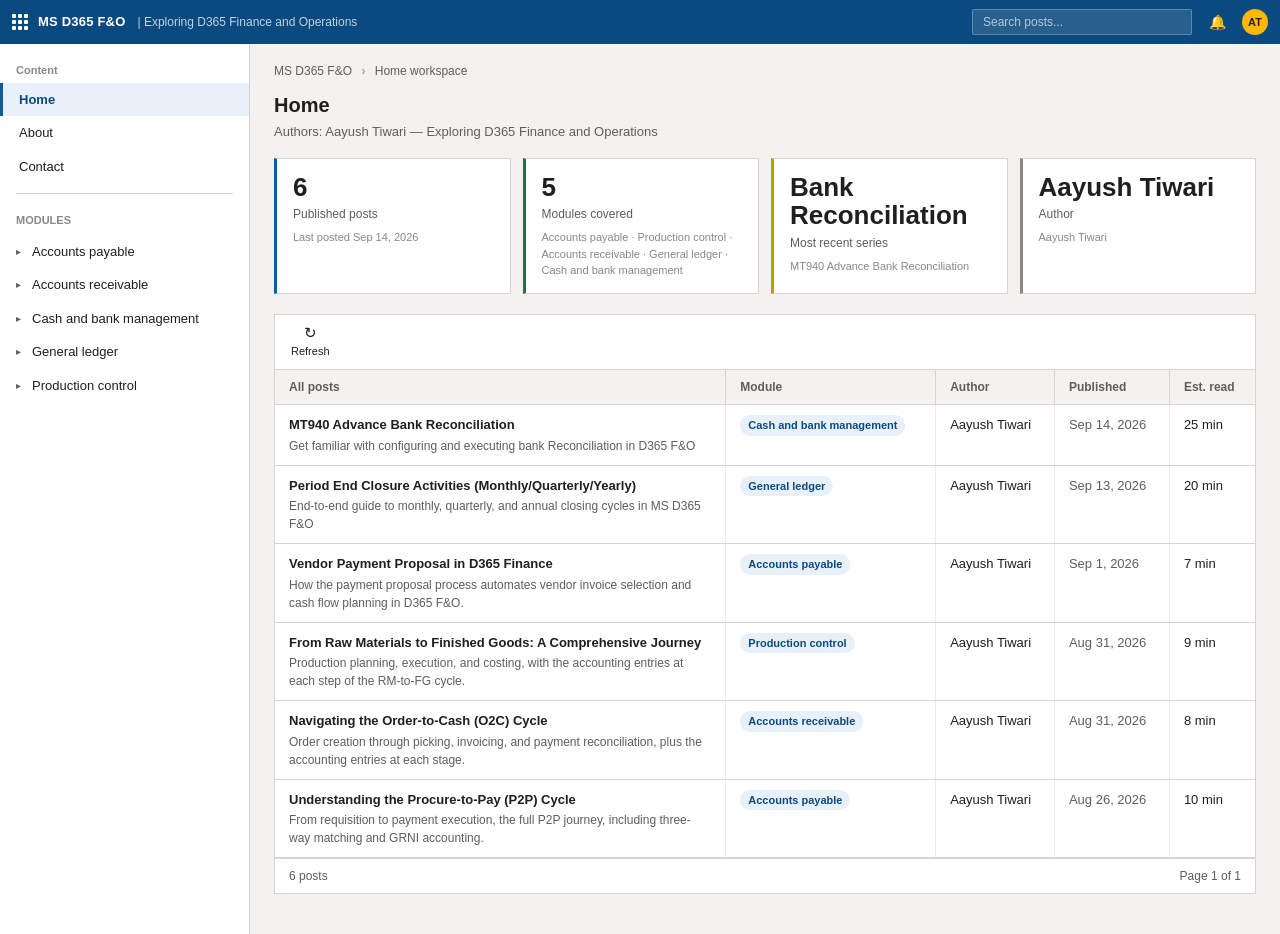
==== index.html @ 2015050d "Author" ====
<!DOCTYPE html>
<html lang="en">
<head>
<meta charset="UTF-8">
<meta name="viewport" content="width=device-width, initial-scale=1.0">
<title>MS D365 F&O — Aayush Tiwari</title>
<link rel="stylesheet" href="style.css">
</head>

<body>

  <div class="app-bar">
    <a class="site-title-link" href="index.html">
      <div class="grid-icon">
        <span></span><span></span><span></span>
        <span></span><span></span><span></span>
        <span></span><span></span><span></span>
      </div>
      <span class="site-title">MS D365 F&O</span>
      <span class="site-sub">| Exploring D365 Finance and Operations</span>
    </a>

    <div class="spacer"></div>

    <input
      class="searchbox"
      id="searchBox"
      type="text"
      placeholder="Search posts..."
    >

    <div class="icon-btn" title="Notifications">🔔</div>
    <div class="avatar">AT</div>
  </div>


  <div class="shell">

    <div class="nav-pane">
      <div class="nav-pane-inner">

        <div class="nav-section-label">Content</div>

        <div class="nav-item active" id="homeNavItem">
          Home
        </div>

        <a class="nav-item" href="about.html">
          About
        </a>

        <a class="nav-item" href="contact.html">
          Contact
        </a>

        <div class="nav-divider"></div>

        <div class="nav-section-label">MODULES</div>

        <div class="module-tree" id="moduleTree">
          <!--
            Dynamically populated from SITE_DATA.posts.
            Only modules and submodules containing posts are displayed.
          -->
        </div>

      </div>
    </div>


    <div class="main">

      <div class="breadcrumb">
        <a href="index.html">MS D365 F&O</a>
        <span class="sep">›</span>
        Home workspace
      </div>

      <h1 class="page-title">
        Home
      </h1>

      <p class="page-subtitle">
        Authors: Aayush Tiwari — Exploring D365 Finance and Operations
      </p>


      <!-- =====================================================
           DYNAMIC DASHBOARD
           ===================================================== -->

      <div class="tile-row">

        <!-- Published Posts -->
        <div class="tile">

          <div
            class="tile-value"
            id="publishedPostsCount">
            0
          </div>

          <div class="tile-label">
            Published posts
          </div>

          <div
            class="tile-meta"
            id="lastPostedDate">
            No posts yet
          </div>

        </div>


        <!-- Modules Covered -->
        <div class="tile tile-alt">

          <div
            class="tile-value"
            id="modulesCoveredCount">
            0
          </div>

          <div class="tile-label">
            Modules covered
          </div>

          <div
            class="tile-meta"
            id="modulesCoveredList">
            No modules yet
          </div>

        </div>


        <!-- Most Recent Series -->
        <div class="tile tile-amber">

          <div
            class="tile-value"
            id="recentSeriesName">
            —
          </div>

          <div class="tile-label">
            Most recent series
          </div>

          <div
            class="tile-meta"
            id="recentSeriesPost">
            No posts yet
          </div>

        </div>


        <!-- Author -->
        <div class="tile tile-neutral">

          <div class="tile-value" id="authorName">
            1
          </div>

          <div class="tile-label">
            Author
          </div>

          <div class="tile-meta" id="authorMeta">
            Aayush Tiwari
          </div>

        </div>

      </div>


      <!-- =====================================================
           COMMAND BAR
           ===================================================== -->

      <div class="command-bar">

        <div
          class="cmd-btn"
          id="refreshButton">

          <span class="cmd-icon">↻</span>
          <span class="cmd-label">Refresh</span>

        </div>

      </div>


      <!-- =====================================================
           POST GRID
           ===================================================== -->

      <div
        class="grid-panel"
        id="gridPanel">

        <table
          class="data-grid"
          id="postGrid">

          <thead>

            <tr>

              <th
                style="width:46%"
                id="gridTitle">
                All posts
              </th>

              <th>
                Module
              </th>

              <th>
                Author
              </th>

              <th>
                Published
              </th>

              <th>
                Est. read
              </th>

            </tr>

          </thead>

          <tbody id="postGridBody">
            <!-- Dynamically populated -->
          </tbody>

        </table>


        <div class="grid-footer">

          <span id="gridCount">
            0 posts
          </span>

          <span id="pageInfo">
            Page 1 of 1
          </span>

        </div>

      </div>

    </div>

  </div>



<script>

/* ============================================================
   CENTRAL POST DATA
   ============================================================

   THIS IS THE ONLY PLACE YOU NEED TO UPDATE WHEN
   ADDING A NEW POST.

   Add a new object inside SITE_DATA.posts.

   Example:

   {
     title: 'My New Article',
     url: 'posts/my-new-article.html',
     module: 'Fixed assets',
     submodule: 'Major Functionalities',
     series: 'Fixed Assets',
     excerpt: 'Article description...',
     date: 'Sep 20, 2026',
     dateSort: '2026-09-20',
     readTime: '8 min',
     author: 'Aayush Tiwari'
   }

   Everything else on the Home page is calculated automatically.
   ============================================================ */


var SITE_DATA = {

  modules: [
    "Accounts payable",
    "Accounts receivable",
    "Budgeting",
    "Cash and bank management",
    "Consolidations",
    "Cost accounting",
    "Expense management",
    "Fixed assets",
    "General ledger",
    "Inventory management",
    "Production control",
    "Tax"
  ],


  submodules: [
    "Maintaining Master Data",
    "How to Blogs",
    "Module related accounting",
    "Inquiries and reports",
    "Configurations and setups",
    "Major Functionalities"
  ],


  posts: [

    {
      title: "Vendor Payment Proposal in D365 Finance",
      url: "posts/vendor-payment-proposal.html",
      module: "Accounts payable",
      submodule: "Major Functionalities",
      series: "P2P",
      excerpt: "How the payment proposal process automates vendor invoice selection and cash flow planning in D365 F&O.",
      date: "Sep 1, 2026",
      dateSort: "2026-09-01",
      readTime: "7 min",
      author: "Aayush Tiwari"
    },


    {
      title: "From Raw Materials to Finished Goods: A Comprehensive Journey",
      url: "posts/rm-to-fg.html",
      module: "Production control",
      submodule: "Module related accounting",
      series: "Production",
      excerpt: "Production planning, execution, and costing, with the accounting entries at each step of the RM-to-FG cycle.",
      date: "Aug 31, 2026",
      dateSort: "2026-08-31",
      readTime: "9 min",
      author: "Aayush Tiwari"
    },


    {
      title: "Navigating the Order-to-Cash (O2C) Cycle",
      url: "posts/order-to-cash.html",
      module: "Accounts receivable",
      submodule: "Module related accounting",
      series: "O2C",
      excerpt: "Order creation through picking, invoicing, and payment reconciliation, plus the accounting entries at each stage.",
      date: "Aug 31, 2026",
      dateSort: "2026-08-31",
      readTime: "8 min",
      author: "Aayush Tiwari"
    },


    {
      title: "Understanding the Procure-to-Pay (P2P) Cycle",
      url: "posts/procure-to-pay.html",
      module: "Accounts payable",
      submodule: "Module related accounting",
      series: "P2P",
      excerpt: "From requisition to payment execution, the full P2P journey, including three-way matching and GRNI accounting.",
      date: "Aug 26, 2026",
      dateSort: "2026-08-26",
      readTime: "10 min",
      author: "Aayush Tiwari"
    },


    {
      title: "Period End Closure Activities (Monthly/Quarterly/Yearly)",
      url: "posts/period-end-closure-activities-monthly-quarterly-yearly.html",
      module: "General ledger",
      submodule: "Major Functionalities",
      series: "Period End Activities",
      excerpt: "End-to-end guide to monthly, quarterly, and annual closing cycles in MS D365 F&O",
      date: "Sep 13, 2026",
      dateSort: "2026-09-13",
      readTime: "20 min",
      author: "Aayush Tiwari"
    },


    {
      title: 'MT940 Advance Bank Reconciliation',
      url: 'posts/mt940-advance-bank-reconciliation.html',
      module: 'Cash and bank management',
      submodule: 'Major Functionalities',
      series: 'Bank Reconciliation',
      excerpt: 'Get familiar with configuring and executing bank Reconciliation in D365 F&O',
      date: 'Sep 14, 2026',
      dateSort: '2026-09-14',
      readTime: '25 min',
      author: 'Aayush Tiwari'
    }


  ]

};



try {

  var treeEl =
    document.getElementById("moduleTree");

  var tbody =
    document.getElementById("postGridBody");

  var countEl =
    document.getElementById("gridCount");

  var titleEl =
    document.getElementById("gridTitle");

  var gridPanel =
    document.getElementById("gridPanel");

  var homeLink =
    document.getElementById("homeNavItem");

  var searchBox =
    document.getElementById("searchBox");

  var pageInfo =
    document.getElementById("pageInfo");



  function getSortedPosts() {

    return SITE_DATA.posts
      .slice()
      .sort(function(a, b) {

        return new Date(b.dateSort) -
               new Date(a.dateSort);

      });

  }



  function getUniqueModules() {

    var moduleMap = {};

    for (
      var i = 0;
      i < SITE_DATA.posts.length;
      i++
    ) {

      var post =
        SITE_DATA.posts[i];

      if (post.module) {

        moduleMap[post.module] = true;

      }

    }

    return Object.keys(moduleMap);

  }



  function getUniqueAuthors() {

    var authorMap = {};

    for (
      var i = 0;
      i < SITE_DATA.posts.length;
      i++
    ) {

      var post =
        SITE_DATA.posts[i];

      if (post.author) {

        authorMap[post.author] = true;

      }

    }

    return Object.keys(authorMap);

  }



  function escapeHTML(value) {

    if (value === null ||
        value === undefined) {

      return "";

    }

    return String(value)
      .replace(/&/g, "&amp;")
      .replace(/</g, "&lt;")
      .replace(/>/g, "&gt;")
      .replace(/"/g, "&quot;")
      .replace(/'/g, "&#039;");

  }



  function updateHomeDashboard() {

    var posts =
      SITE_DATA.posts || [];


    if (posts.length === 0) {

      document.getElementById(
        "publishedPostsCount"
      ).textContent = "0";


      document.getElementById(
        "modulesCoveredCount"
      ).textContent = "0";


      document.getElementById(
        "modulesCoveredList"
      ).textContent = "No modules yet";


      document.getElementById(
        "recentSeriesName"
      ).textContent = "—";


      document.getElementById(
        "recentSeriesPost"
      ).textContent = "No posts yet";


      document.getElementById(
        "lastPostedDate"
      ).textContent = "No posts yet";


      document.getElementById(
        "authorName"
      ).textContent = "—";


      document.getElementById(
        "authorMeta"
      ).textContent = "No posts yet";


      return;

    }



    var sortedPosts =
      getSortedPosts();


    var latestPost =
      sortedPosts[0];



    document.getElementById(
      "publishedPostsCount"
    ).textContent =
      posts.length;



    document.getElementById(
      "lastPostedDate"
    ).textContent =
      "Last posted " +
      latestPost.date;



    var modules =
      getUniqueModules();


    document.getElementById(
      "modulesCoveredCount"
    ).textContent =
      modules.length;



    document.getElementById(
      "modulesCoveredList"
    ).textContent =
      modules.join(" · ");



    document.getElementById(
      "recentSeriesName"
    ).textContent =
      latestPost.series ||
      "Unassigned";



    document.getElementById(
      "recentSeriesPost"
    ).textContent =
      latestPost.title;



    var authors =
      getUniqueAuthors();


    document.getElementById(
      "authorName"
    ).textContent =
      authors.length > 1
        ? authors.length
        : (latestPost.author || "—");


    document.getElementById(
      "authorMeta"
    ).textContent =
      authors.length > 1
        ? authors.join(" · ")
        : (latestPost.author || "No posts yet");

  }



  function buildModuleTree() {

    if (!treeEl) return;


    var grouped = {};


    for (
      var i = 0;
      i < SITE_DATA.posts.length;
      i++
    ) {

      var post =
        SITE_DATA.posts[i];


      if (!post.module) continue;


      if (!grouped[post.module]) {

        grouped[post.module] = {};

      }


      if (!grouped[post.module][post.submodule]) {

        grouped[post.module][post.submodule] = [];

      }


      grouped[post.module][post.submodule]
        .push(post);

    }



    var modules =
      Object.keys(grouped);



    modules.sort();



    var treeHTML = "";



    for (
      var m = 0;
      m < modules.length;
      m++
    ) {

      var moduleName =
        modules[m];


      treeHTML +=

        '<div class="module-row" ' +
        'data-module="' +
        escapeHTML(moduleName) +
        '">' +

          '<span class="tree-chevron">' +
            '&#9656;' +
          '</span>' +

          '<span class="module-name">' +
            escapeHTML(moduleName) +
          '</span>' +

        '</div>';



      treeHTML +=

        '<div class="submodule-list" ' +
        'data-module-list="' +
        escapeHTML(moduleName) +
        '">';



      var submodules =
        Object.keys(
          grouped[moduleName]
        );


      submodules.sort();



      for (
        var s = 0;
        s < submodules.length;
        s++
      ) {

        var subName =
          submodules[s];


        var cnt =
          grouped[moduleName][subName].length;



        treeHTML +=

          '<div class="submodule-item" ' +

          'data-module="' +
          escapeHTML(moduleName) +
          '" ' +

          'data-submodule="' +
          escapeHTML(subName) +
          '">' +

          escapeHTML(subName) +

          ' <span style="opacity:.6">' +

          '(' +
          cnt +
          ')' +

          '</span>' +

          '</div>';

      }



      treeHTML +=
        '</div>';

    }



    treeEl.innerHTML =
      treeHTML;



    attachModuleEvents();

  }



  function attachModuleEvents() {

    if (!treeEl) return;


    var moduleRows =
      treeEl.querySelectorAll(
        ".module-row"
      );


    for (
      var mr = 0;
      mr < moduleRows.length;
      mr++
    ) {

      moduleRows[mr]
        .addEventListener(
          "click",
          function() {

            this.classList.toggle(
              "expanded"
            );


            var moduleName =
              this.getAttribute(
                "data-module"
              );


            var lists =
              treeEl.querySelectorAll(
                ".submodule-list"
              );


            for (
              var i = 0;
              i < lists.length;
              i++
            ) {

              if (
                lists[i].getAttribute(
                  "data-module-list"
                ) === moduleName
              ) {

                lists[i].classList.toggle(
                  "expanded"
                );

              }

            }

          }
        );

    }



    var subItems =
      treeEl.querySelectorAll(
        ".submodule-item"
      );


    for (
      var si = 0;
      si < subItems.length;
      si++
    ) {

      subItems[si]
        .addEventListener(
          "click",
          function(e) {

            e.stopPropagation();


            var module =
              this.getAttribute(
                "data-module"
              );


            var submodule =
              this.getAttribute(
                "data-submodule"
              );


            renderGrid(
              module,
              submodule
            );


            var all =
              treeEl.querySelectorAll(
                ".submodule-item"
              );


            for (
              var x = 0;
              x < all.length;
              x++
            ) {

              all[x]
                .classList.remove(
                  "active"
                );

            }


            this.classList.add(
              "active"
            );


            if (homeLink) {

              homeLink.classList.remove(
                "active"
              );

            }

          }
        );

    }

  }



  function renderGrid(
    moduleFilter,
    submoduleFilter
  ) {

    if (!tbody) return;


    var posts =
      getSortedPosts();



    if (moduleFilter) {

      posts =
        posts.filter(
          function(p) {

            return p.module ===
              moduleFilter;

          }
        );

    }



    if (submoduleFilter) {

      posts =
        posts.filter(
          function(p) {

            return p.submodule ===
              submoduleFilter;

          }
        );

    }



    if (titleEl) {

      titleEl.textContent =
        moduleFilter

          ? (
              moduleFilter +

              (
                submoduleFilter

                  ? " — " +
                    submoduleFilter

                  : ""
              )
            )

          : "All posts";

    }



    if (posts.length === 0) {

      tbody.innerHTML = "";


      if (gridPanel) {

        gridPanel.innerHTML =

          '<div class="empty-state">' +

            '<div class="empty-title">' +
              'No posts yet' +
            '</div>' +

            'There is nothing published ' +
            'in this section yet, check back soon.' +

          '</div>';

      }


      if (countEl) {

        countEl.textContent =
          "0 posts";

      }


      if (pageInfo) {

        pageInfo.textContent =
          "Page 1 of 1";

      }


      return;

    }



    if (
      !document.getElementById(
        "postGrid"
      )
    ) {

      gridPanel.innerHTML =

        '<table class="data-grid" id="postGrid">' +

          '<thead>' +

            '<tr>' +

              '<th style="width:46%" id="gridTitle">' +
                'All posts' +
              '</th>' +

              '<th>Module</th>' +

              '<th>Author</th>' +

              '<th>Published</th>' +

              '<th>Est. read</th>' +

            '</tr>' +

          '</thead>' +

          '<tbody id="postGridBody"></tbody>' +

        '</table>' +

        '<div class="grid-footer">' +

          '<span id="gridCount"></span>' +

          '<span id="pageInfo"></span>' +

        '</div>';


      tbody =
        document.getElementById(
          "postGridBody"
        );


      countEl =
        document.getElementById(
          "gridCount"
        );


      titleEl =
        document.getElementById(
          "gridTitle"
        );


      pageInfo =
        document.getElementById(
          "pageInfo"
        );

    }



    var rowsHTML = "";


    for (
      var r = 0;
      r < posts.length;
      r++
    ) {

      var p =
        posts[r];


      rowsHTML +=

        '<tr onclick="window.location=\'' +
        p.url +
        '\'">' +

          '<td class="post-title-cell">' +

            '<a href="' +
              p.url +
            '">' +

              escapeHTML(p.title) +

            '</a>' +

            '<span class="post-excerpt">' +

              escapeHTML(
                p.excerpt || ""
              ) +

            '</span>' +

          '</td>' +


          '<td>' +

            '<span class="badge">' +

              escapeHTML(
                p.module
              ) +

            '</span>' +

          '</td>' +


          '<td>' +

            escapeHTML(
              p.author || "Aayush Tiwari"
            ) +

          '</td>' +


          '<td class="col-date">' +

            escapeHTML(
              p.date
            ) +

          '</td>' +


          '<td>' +

            escapeHTML(
              p.readTime
            ) +

          '</td>' +

        '</tr>';

    }



    tbody.innerHTML =
      rowsHTML;



    if (countEl) {

      countEl.textContent =

        posts.length +

        " post" +

        (
          posts.length === 1
            ? ""
            : "s"
        );

    }



    if (pageInfo) {

      pageInfo.textContent =
        "Page 1 of 1";

    }

  }



  if (homeLink) {

    homeLink.addEventListener(
      "click",
      function() {

        renderGrid(
          null,
          null
        );


        if (treeEl) {

          var all =
            treeEl.querySelectorAll(
              ".submodule-item"
            );


          for (
            var x = 0;
            x < all.length;
            x++
          ) {

            all[x]
              .classList.remove(
                "active"
              );

          }

        }


        homeLink.classList.add(
          "active"
        );

      }
    );

  }



  if (searchBox) {

    searchBox.addEventListener(
      "input",
      function() {

        var q =
          this.value
            .toLowerCase()
            .trim();


        var rows =
          document.querySelectorAll(
            "#postGridBody tr"
          );


        for (
          var rr = 0;
          rr < rows.length;
          rr++
        ) {

          var text =
            rows[rr]
              .textContent
              .toLowerCase();


          rows[rr].style.display =

            (
              q.length > 0 &&
              text.indexOf(q) === -1
            )

              ? "none"
              : "";

        }

      }
    );

  }



  var refreshButton =
    document.getElementById(
      "refreshButton"
    );


  if (refreshButton) {

    refreshButton.addEventListener(
      "click",
      function() {

        updateHomeDashboard();

        buildModuleTree();

        renderGrid(
          null,
          null
        );


        if (searchBox) {

          searchBox.value = "";

        }

      }
    );

  }



  updateHomeDashboard();

  buildModuleTree();

  renderGrid(
    null,
    null
  );


}


catch (err) {

  var panel =
    document.getElementById(
      "gridPanel"
    );


  if (panel) {

    panel.innerHTML =

      '<div class="empty-state">' +

        '<div class="empty-title">' +

          'Something went wrong loading posts' +

        '</div>' +

        escapeHTML(
          err.message
        ) +

      '</div>';

  }

}



document.addEventListener(
  "click",
  function(e) {

    var header =
      e.target.closest &&
      e.target.closest(
        ".fasttab-header"
      );


    if (header) {

      header.classList.toggle(
        "collapsed"
      );


      var body =
        header.nextElementSibling;


      if (body) {

        body.classList.toggle(
          "hidden"
        );

      }

    }

  }
);

</script>

</body>
</html>
---- style.css ----
:root{
  --accent:#0d5c9e;
  --accent-dark:#0a4a80;
  --accent-tint:#e8f1fa;
  --bg-workspace:#f3f2f1;
  --bg-panel:#ffffff;
  --border:#d6d3d1;
  --border-strong:#b8b5b3;
  --text:#201f1e;
  --text-secondary:#605e5c;
  --text-tertiary:#8a8886;
  --green:#107c41;
  --amber:#c19c00;
  --red:#a4262c;
  --font: 'Segoe UI', -apple-system, BlinkMacSystemFont, 'Helvetica Neue', Arial, sans-serif;
}
*{box-sizing:border-box;}
html,body{margin:0;padding:0;}
body{font-family:var(--font);background:var(--bg-workspace);color:var(--text);font-size:13px;line-height:1.5;}
a{color:var(--accent);text-decoration:none;}
a:hover{text-decoration:underline;}

.app-bar{background:var(--accent-dark);color:#fff;display:flex;align-items:center;height:44px;padding:0 12px;gap:10px;font-size:13px;}
.app-bar .grid-icon{width:16px;height:16px;display:grid;grid-template-columns:1fr 1fr 1fr;grid-template-rows:1fr 1fr 1fr;gap:2px;cursor:pointer;}
.app-bar .grid-icon span{background:#fff;border-radius:1px;}
.app-bar a.site-title-link{color:#fff;text-decoration:none;display:flex;align-items:center;gap:10px;}
.app-bar .site-title{font-weight:600;letter-spacing:.2px;}
.app-bar .site-sub{opacity:.75;font-size:12px;margin-left:2px;}
.app-bar .spacer{flex:1;}
.app-bar .searchbox{background:rgba(255,255,255,.12);border:1px solid rgba(255,255,255,.25);border-radius:2px;padding:5px 10px;color:#fff;font-size:12px;width:220px;}
.app-bar .searchbox::placeholder{color:rgba(255,255,255,.65);}
.app-bar .icon-btn{width:30px;height:30px;display:flex;align-items:center;justify-content:center;border-radius:2px;cursor:pointer;font-size:14px;}
.app-bar .icon-btn:hover{background:rgba(255,255,255,.12);}
.avatar{width:26px;height:26px;border-radius:50%;background:#ffb900;color:#201f1e;display:flex;align-items:center;justify-content:center;font-weight:600;font-size:11px;flex-shrink:0;}

.shell{display:flex;min-height:calc(100vh - 44px);align-items:stretch;}

.nav-pane{width:250px;flex-shrink:0;background:var(--bg-panel);border-right:1px solid var(--border);padding:10px 0;position:relative;}
.nav-pane-inner{position:sticky;top:44px;max-height:calc(100vh - 44px);overflow-y:auto;}
.nav-section-label{font-size:11px;color:var(--text-tertiary);padding:8px 16px 4px;font-weight:600;}
.nav-item{display:flex;align-items:center;gap:10px;padding:7px 16px;color:var(--text);cursor:pointer;border-left:3px solid transparent;font-size:13px;}
.nav-item:hover{background:var(--bg-workspace);text-decoration:none;}
.nav-item.active{background:var(--accent-tint);border-left:3px solid var(--accent);color:var(--accent-dark);font-weight:600;}
.nav-item .dot{width:6px;height:6px;border-radius:50%;background:var(--text-tertiary);flex-shrink:0;}
.nav-item.active .dot{background:var(--accent);}
.nav-divider{height:1px;background:var(--border);margin:10px 16px;}

/* Word-style table of contents / navigation pane on post pages */
.post-toc{padding:2px 0;}

.toc-h1-row{display:flex;align-items:stretch;}
.toc-h1-row .toc-chevron{
  display:flex;align-items:center;justify-content:center;
  width:26px;flex-shrink:0;
  cursor:pointer;
  color:var(--text-secondary);
  font-size:10px;
  transition:transform .12s;
}
.toc-h1-row .toc-chevron:hover{color:var(--text);}
.toc-h1-row.collapsed .toc-chevron{transform:rotate(-90deg);}
.toc-h1-row .toc-item.toc-level-1{flex:1;padding-left:0;}

.toc-children{display:block;}
.toc-children.collapsed{display:none;}

.toc-item{
  display:block;
  padding:6px 16px;
  font-size:12.5px;
  color:var(--text-secondary);
  text-decoration:none;
  border-left:3px solid transparent;
  line-height:1.4;
}
.toc-item:hover{background:var(--bg-workspace);color:var(--text);text-decoration:none;}
.toc-item.active{
  background:var(--accent-tint);
  border-left:3px solid var(--accent);
  color:var(--accent-dark);
  font-weight:600;
}
.toc-item.toc-level-1{font-weight:600;color:var(--text);}
.toc-item.toc-level-1.active{color:var(--accent-dark);}
.toc-item.toc-level-2{padding-left:30px;font-weight:400;}
.toc-item.toc-level-3{padding-left:44px;font-size:12px;color:var(--text-tertiary);}

/* Module tree (expand/collapse) */
.module-tree{padding:2px 0;}
.module-row{
  display:flex;align-items:center;gap:6px;
  padding:7px 16px;
  cursor:pointer;
  font-size:13px;
  color:var(--text);
  user-select:none;
}
.module-row:hover{background:var(--bg-workspace);}
.module-row .tree-chevron{
  font-size:10px;color:var(--text-secondary);
  width:10px;flex-shrink:0;
  transition:transform .12s;
  display:inline-block;
}
.module-row.expanded .tree-chevron{transform:rotate(90deg);}
.module-row .module-name{flex:1;}
.submodule-list{display:none;}
.submodule-list.expanded{display:block;}
.submodule-item{
  display:block;
  padding:6px 16px 6px 38px;
  font-size:12.5px;
  color:var(--text-secondary);
  cursor:pointer;
  border-left:3px solid transparent;
}
.submodule-item:hover{background:var(--bg-workspace);color:var(--text);text-decoration:none;}
.submodule-item.active{
  background:var(--accent-tint);
  border-left:3px solid var(--accent);
  color:var(--accent-dark);
  font-weight:600;
}
.empty-state{
  padding:28px 20px;
  text-align:center;
  color:var(--text-secondary);
  font-size:13px;
}
.empty-state .empty-title{font-weight:600;color:var(--text);margin-bottom:4px;}

.main{flex:1;min-width:0;padding:18px 24px 40px;}
.main.narrow{max-width:900px;}

.breadcrumb{font-size:12px;color:var(--text-secondary);margin-bottom:10px;}
.breadcrumb a{color:var(--text-secondary);}
.breadcrumb .sep{margin:0 6px;color:var(--text-tertiary);}

.page-title{font-size:20px;font-weight:600;margin:0 0 2px;color:var(--text);}
.page-subtitle{font-size:13px;color:var(--text-secondary);margin:0 0 16px;}

.command-bar{display:flex;align-items:stretch;background:var(--bg-panel);border:1px solid var(--border);border-bottom:none;padding:4px;gap:2px;flex-wrap:wrap;}
.cmd-btn{display:flex;flex-direction:column;align-items:center;justify-content:center;gap:3px;padding:6px 12px;cursor:pointer;border-radius:2px;color:var(--text);min-width:56px;}
.cmd-btn:hover{background:var(--bg-workspace);}
.cmd-btn .cmd-icon{font-size:15px;line-height:1;}
.cmd-btn .cmd-label{font-size:11px;white-space:nowrap;}
.cmd-sep{width:1px;background:var(--border);margin:4px 4px;}
.cmd-bar-right{margin-left:auto;display:flex;align-items:center;gap:8px;padding-right:6px;flex-wrap:wrap;}
.filter-chip{display:flex;align-items:center;gap:6px;font-size:12px;background:var(--bg-workspace);border:1px solid var(--border);border-radius:2px;padding:5px 10px;cursor:pointer;color:var(--text-secondary);position:relative;}
.filter-chip select{border:none;background:transparent;font-size:12px;color:var(--text-secondary);cursor:pointer;appearance:none;padding-right:14px;}

.tile-row{display:grid;grid-template-columns:repeat(4,1fr);gap:12px;margin:16px 0 20px;}
.tile{background:var(--bg-panel);border:1px solid var(--border);border-left:3px solid var(--accent);padding:14px 16px;}
.tile.tile-alt{border-left-color:var(--green);}
.tile.tile-amber{border-left-color:var(--amber);}
.tile.tile-neutral{border-left-color:var(--text-tertiary);}
.tile-value{font-size:26px;font-weight:600;color:var(--text);line-height:1.1;}
.tile-label{font-size:12px;color:var(--text-secondary);margin-top:4px;}
.tile-meta{font-size:11px;color:var(--text-tertiary);margin-top:6px;}

.grid-panel{background:var(--bg-panel);border:1px solid var(--border);overflow-x:auto;}
table.data-grid{width:100%;border-collapse:collapse;font-size:13px;}
.data-grid thead th{text-align:left;font-weight:600;font-size:12px;color:var(--text-secondary);background:var(--bg-workspace);padding:8px 14px;border-bottom:1px solid var(--border);border-right:1px solid var(--border);white-space:nowrap;}
.data-grid thead th:last-child{border-right:none;}
.data-grid tbody td{padding:10px 14px;border-bottom:1px solid var(--border);border-right:1px solid #ececea;vertical-align:top;}
.data-grid tbody td:last-child{border-right:none;}
.data-grid tbody tr:hover{background:var(--accent-tint);cursor:pointer;}
.post-title-cell a{font-weight:600;color:var(--text);}
.data-grid tbody tr:hover .post-title-cell a{color:var(--accent-dark);}
.post-excerpt{display:block;font-size:12px;color:var(--text-secondary);font-weight:400;margin-top:2px;max-width:480px;}
.badge{display:inline-block;font-size:11px;padding:2px 8px;border-radius:10px;background:var(--accent-tint);color:var(--accent-dark);font-weight:600;white-space:nowrap;}
.status-dot{display:inline-flex;align-items:center;gap:6px;font-size:12px;color:var(--green);}
.status-dot::before{content:"";width:7px;height:7px;border-radius:50%;background:var(--green);}
.col-date{color:var(--text-secondary);white-space:nowrap;}

.grid-footer{display:flex;align-items:center;justify-content:space-between;padding:8px 14px;font-size:12px;color:var(--text-secondary);border-top:1px solid var(--border);}

.fasttabs{background:var(--bg-panel);border:1px solid var(--border);margin-top:16px;}
.fasttabs.attached{border-top:none;margin-top:0;}
.fasttab{border-bottom:1px solid var(--border);}
.fasttab:last-child{border-bottom:none;}
.fasttab-header{display:flex;align-items:center;gap:8px;padding:10px 14px;cursor:pointer;background:var(--bg-workspace);font-weight:600;font-size:13px;user-select:none;}
.fasttab-header .chevron{font-size:10px;color:var(--text-secondary);transition:transform .15s;display:inline-block;}
.fasttab-header.collapsed .chevron{transform:rotate(-90deg);}
.fasttab-body{padding:14px 16px 18px;font-size:13.5px;color:var(--text);line-height:1.7;}
.fasttab-body.hidden{display:none;}
.fasttab-body p{margin:0 0 12px;}
.fasttab-body h2{font-size:15px;font-weight:600;margin:18px 0 8px;color:var(--text);}
.fasttab-body h2:first-child{margin-top:0;}
.fasttab-body h3{font-size:13.5px;font-weight:600;margin:14px 0 6px;color:var(--text-secondary);}
.fasttab-body h3:first-child{margin-top:0;}
.fasttab-body ul{margin:0 0 12px;padding-left:20px;}
.fasttab-body li{margin-bottom:4px;}
.fasttab-body img{max-width:100%;height:auto;display:block;margin:12px 0;border:1px solid var(--border);}

.post-header{background:var(--bg-panel);border:1px solid var(--border);border-top:none;padding:20px 22px 16px;}
.post-title{font-size:22px;font-weight:600;margin:0 0 8px;line-height:1.3;}
.post-meta{display:flex;align-items:center;gap:14px;font-size:12px;color:var(--text-secondary);flex-wrap:wrap;}

.form-panel{background:var(--bg-panel);border:1px solid var(--border);border-top:none;padding:20px 22px;}
.form-row{margin-bottom:14px;}
.form-row label{display:block;font-size:12px;font-weight:600;color:var(--text-secondary);margin-bottom:4px;}
.form-row input,.form-row textarea{width:100%;max-width:420px;padding:7px 10px;border:1px solid var(--border-strong);border-radius:2px;font-family:var(--font);font-size:13px;background:#fff;color:var(--text);}
.form-row textarea{min-height:110px;resize:vertical;}
.form-submit{background:var(--accent);color:#fff;border:none;padding:8px 18px;font-size:13px;font-weight:600;border-radius:2px;cursor:pointer;}
.form-submit:hover{background:var(--accent-dark);}

.hidden{display:none !important;}

@media (max-width: 900px){
  .nav-pane{display:none;}
  .tile-row{grid-template-columns:repeat(2,1fr);}
  .app-bar .searchbox{width:120px;}
  .post-excerpt{max-width:none;}
  .main{padding:14px;}
}
@media (max-width: 600px){
  .tile-row{grid-template-columns:1fr 1fr;}
}
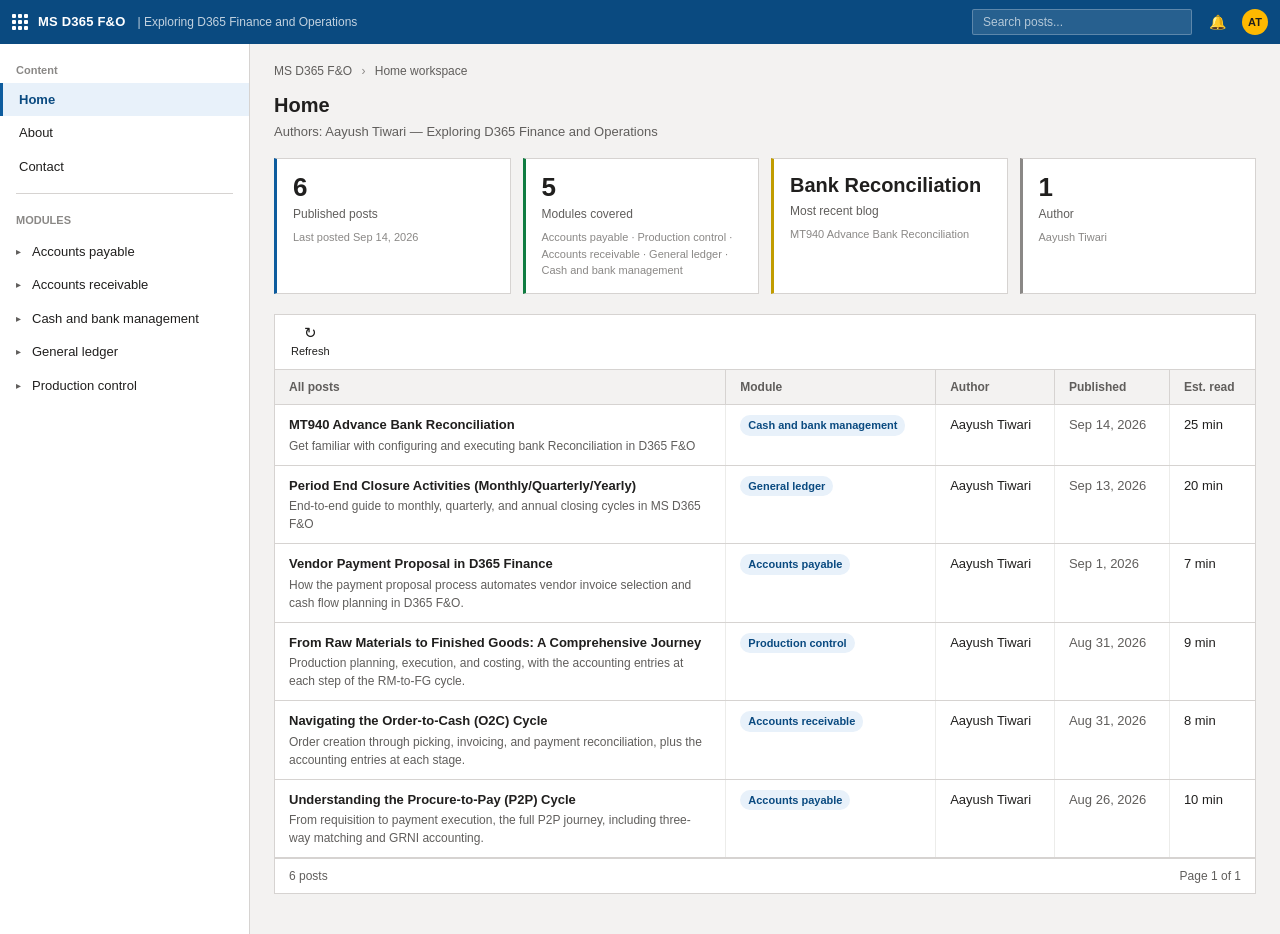
==== commit 322b0709: "Add files via upload" ====
--- a/index.html
+++ b/index.html
@@ -5,6 +5,14 @@
 <meta name="viewport" content="width=device-width, initial-scale=1.0">
 <title>MS D365 F&O — Aayush Tiwari</title>
 <link rel="stylesheet" href="style.css">
+<style>
+  /* Reduced size for longer titles/series in tiles */
+  .tile-value.tile-value-sm {
+    font-size: 1.25rem;
+    line-height: 1.25;
+    word-break: break-word;
+  }
+</style>
 </head>
 
 <body>
@@ -135,17 +143,17 @@
         </div>
 
 
-        <!-- Most Recent Series -->
+        <!-- Most Recent Blog -->
         <div class="tile tile-amber">
 
           <div
-            class="tile-value"
+            class="tile-value tile-value-sm"
             id="recentSeriesName">
             —
           </div>
 
           <div class="tile-label">
-            Most recent series
+            Most recent blog
           </div>
 
           <div
@@ -157,19 +165,19 @@
         </div>
 
 
-        <!-- Author -->
+        <!-- Authors -->
         <div class="tile tile-neutral">
 
-          <div class="tile-value" id="authorName">
-            1
+          <div class="tile-value" id="authorCount">
+            0
           </div>
 
-          <div class="tile-label">
+          <div class="tile-label" id="authorLabel">
             Author
           </div>
 
           <div class="tile-meta" id="authorMeta">
-            Aayush Tiwari
+            No authors yet
           </div>
 
         </div>
@@ -268,31 +276,7 @@
 
 /* ============================================================
    CENTRAL POST DATA
-   ============================================================
-
-   THIS IS THE ONLY PLACE YOU NEED TO UPDATE WHEN
-   ADDING A NEW POST.
-
-   Add a new object inside SITE_DATA.posts.
-
-   Example:
-
-   {
-     title: 'My New Article',
-     url: 'posts/my-new-article.html',
-     module: 'Fixed assets',
-     submodule: 'Major Functionalities',
-     series: 'Fixed Assets',
-     excerpt: 'Article description...',
-     date: 'Sep 20, 2026',
-     dateSort: '2026-09-20',
-     readTime: '8 min',
-     author: 'Aayush Tiwari'
-   }
-
-   Everything else on the Home page is calculated automatically.
    ============================================================ */
-
 
 var SITE_DATA = {
 
@@ -407,7 +391,6 @@
       author: 'Aayush Tiwari'
     }
 
-
   ]
 
 };
@@ -570,13 +553,18 @@
 
 
       document.getElementById(
-        "authorName"
-      ).textContent = "—";
+        "authorCount"
+      ).textContent = "0";
+
+
+      document.getElementById(
+        "authorLabel"
+      ).textContent = "Author";
 
 
       document.getElementById(
         "authorMeta"
-      ).textContent = "No posts yet";
+      ).textContent = "No authors yet";
 
 
       return;
@@ -647,19 +635,23 @@
 
 
     document.getElementById(
-      "authorName"
+      "authorCount"
     ).textContent =
-      authors.length > 1
-        ? authors.length
-        : (latestPost.author || "—");
+      authors.length;
+
+
+    document.getElementById(
+      "authorLabel"
+    ).textContent =
+      authors.length === 1
+        ? "Author"
+        : "Authors";
 
 
     document.getElementById(
       "authorMeta"
     ).textContent =
-      authors.length > 1
-        ? authors.join(" · ")
-        : (latestPost.author || "No posts yet");
+      authors.join(" · ");
 
   }
 
@@ -1492,4 +1484,4 @@
 </script>
 
 </body>
-</html>
+</html>
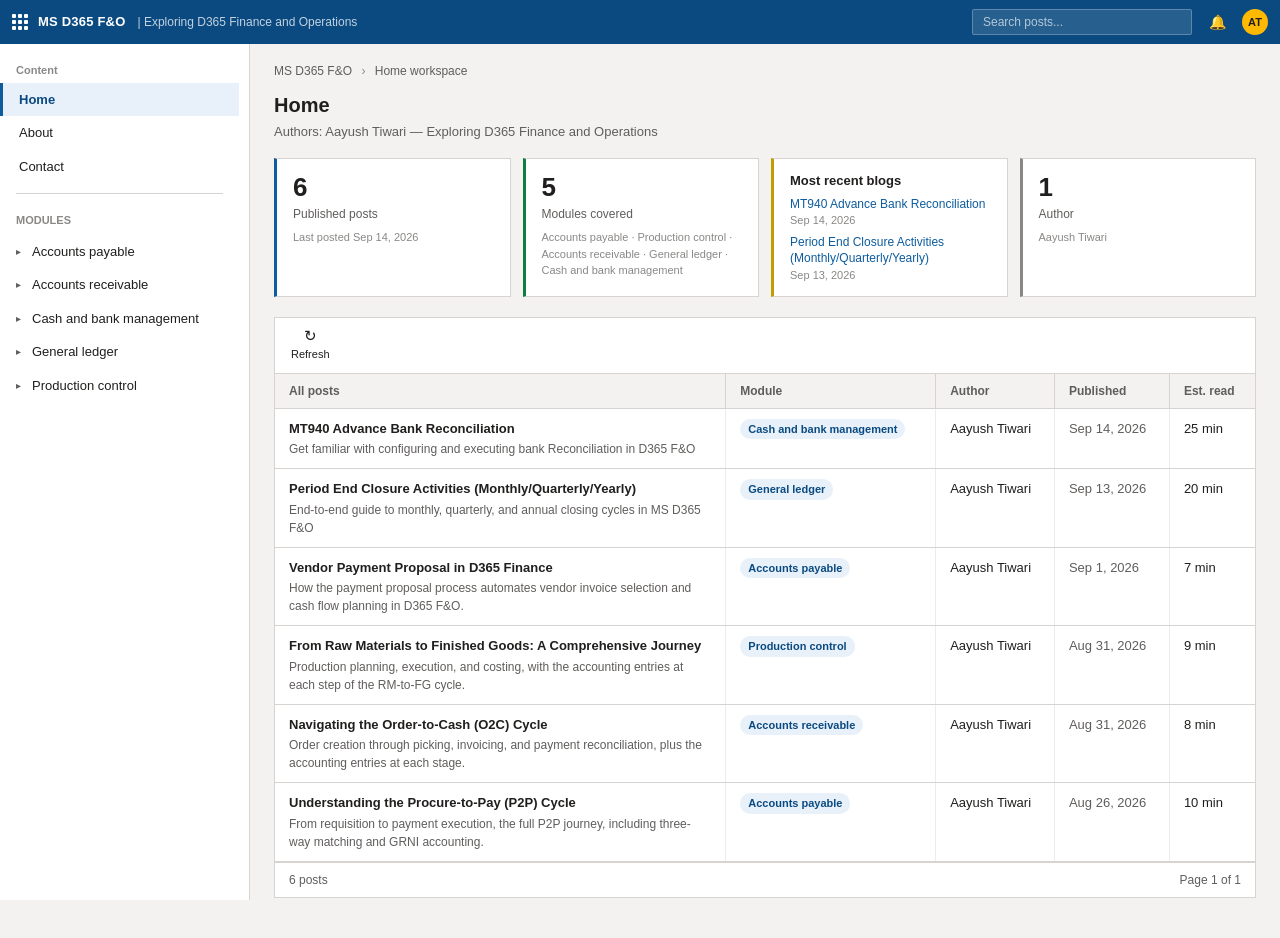
==== commit 43e8150e: "Recent Blogs" ====
--- a/index.html
+++ b/index.html
@@ -4,6 +4,14 @@
 <meta charset="UTF-8">
 <meta name="viewport" content="width=device-width, initial-scale=1.0">
 <title>MS D365 F&O — Aayush Tiwari</title>
+<meta name="description" content="Practical guides to Microsoft Dynamics 365 Finance and Operations, written from real implementation work.">
+<meta property="og:type" content="website">
+<meta property="og:site_name" content="MS D365 F&amp;O">
+<meta property="og:title" content="MS D365 F&amp;O — Aayush Tiwari">
+<meta property="og:description" content="Practical guides to Microsoft Dynamics 365 Finance and Operations, written from real implementation work.">
+<meta property="og:url" content="https://aayushdynamics.github.io/MSD365FO/index.html">
+<meta name="twitter:card" content="summary">
+<link rel="icon" type="image/svg+xml" href="favicon.svg">
 <link rel="stylesheet" href="style.css">
 <style>
   /* Reduced size for longer titles/series in tiles */
@@ -11,6 +19,56 @@
     font-size: 1.25rem;
     line-height: 1.25;
     word-break: break-word;
+  }
+
+  /* Hyperlink styling inside dashboard tiles */
+  .tile-link {
+    color: inherit;
+    text-decoration: none;
+    display: inline-block;
+  }
+
+  .tile-link:hover {
+    text-decoration: underline;
+  }
+
+  /* "Most recent blogs" tile: heading on top, then the latest posts */
+  .tile-heading {
+    font-size: 13px;
+    font-weight: 600;
+    color: var(--text);
+    line-height: 1.2;
+  }
+
+  .tile-recent-list {
+    margin-top: 8px;
+    display: flex;
+    flex-direction: column;
+    gap: 6px;
+  }
+
+  .tile-recent-item {
+    font-size: 12px;
+    line-height: 1.35;
+    color: var(--accent);
+    text-decoration: none;
+    display: block;
+  }
+
+  .tile-recent-item:hover {
+    text-decoration: underline;
+  }
+
+  .tile-recent-date {
+    display: block;
+    font-size: 11px;
+    color: var(--text-tertiary);
+    margin-top: 1px;
+  }
+
+  .tile-recent-empty {
+    font-size: 12px;
+    color: var(--text-tertiary);
   }
 </style>
 </head>
@@ -143,23 +201,15 @@
         </div>
 
 
-        <!-- Most Recent Blog -->
+        <!-- Most Recent Blogs -->
         <div class="tile tile-amber">
 
-          <div
-            class="tile-value tile-value-sm"
-            id="recentSeriesName">
-            —
+          <div class="tile-heading">
+            Most recent blogs
           </div>
 
-          <div class="tile-label">
-            Most recent blog
-          </div>
-
-          <div
-            class="tile-meta"
-            id="recentSeriesPost">
-            No posts yet
+          <div class="tile-recent-list" id="recentBlogList">
+            <span class="tile-recent-empty">No posts yet</span>
           </div>
 
         </div>
@@ -520,6 +570,13 @@
       SITE_DATA.posts || [];
 
 
+    var recentList =
+      document.getElementById("recentBlogList");
+
+
+    var RECENT_COUNT = 2;
+
+
     if (posts.length === 0) {
 
       document.getElementById(
@@ -537,14 +594,10 @@
       ).textContent = "No modules yet";
 
 
-      document.getElementById(
-        "recentSeriesName"
-      ).textContent = "—";
-
-
-      document.getElementById(
-        "recentSeriesPost"
-      ).textContent = "No posts yet";
+      if (recentList) {
+        recentList.innerHTML =
+          '<span class="tile-recent-empty">No posts yet</span>';
+      }
 
 
       document.getElementById(
@@ -615,18 +668,28 @@
 
 
 
-    document.getElementById(
-      "recentSeriesName"
-    ).textContent =
-      latestPost.series ||
-      "Unassigned";
-
-
-
-    document.getElementById(
-      "recentSeriesPost"
-    ).textContent =
-      latestPost.title;
+    if (recentList) {
+
+      var recent =
+        sortedPosts.slice(0, RECENT_COUNT);
+
+
+      recentList.innerHTML =
+        recent
+          .map(function (post) {
+            return (
+              '<a class="tile-recent-item" href="' +
+              escapeHTML(post.url) +
+              '">' +
+              escapeHTML(post.title) +
+              '<span class="tile-recent-date">' +
+              escapeHTML(post.date) +
+              "</span></a>"
+            );
+          })
+          .join("");
+
+    }
 
 
 
--- a/style.css
+++ b/style.css
@@ -20,7 +20,7 @@
 a{color:var(--accent);text-decoration:none;}
 a:hover{text-decoration:underline;}
 
-.app-bar{background:var(--accent-dark);color:#fff;display:flex;align-items:center;height:44px;padding:0 12px;gap:10px;font-size:13px;}
+.app-bar{background:var(--accent-dark);color:#fff;display:flex;align-items:center;height:44px;padding:0 12px;gap:10px;font-size:13px;position:sticky;top:0;z-index:70;}
 .app-bar .grid-icon{width:16px;height:16px;display:grid;grid-template-columns:1fr 1fr 1fr;grid-template-rows:1fr 1fr 1fr;gap:2px;cursor:pointer;}
 .app-bar .grid-icon span{background:#fff;border-radius:1px;}
 .app-bar a.site-title-link{color:#fff;text-decoration:none;display:flex;align-items:center;gap:10px;}
@@ -36,8 +36,61 @@
 .shell{display:flex;min-height:calc(100vh - 44px);align-items:stretch;}
 
 .nav-pane{width:250px;flex-shrink:0;background:var(--bg-panel);border-right:1px solid var(--border);padding:10px 0;position:relative;}
-.nav-pane-inner{position:sticky;top:44px;max-height:calc(100vh - 44px);overflow-y:auto;}
+.nav-pane-inner{position:static;max-height:none;overflow:visible;}
+
+/* Desktop: the pane itself is the scroll container, pinned under the app bar,
+   so it scrolls independently of the article. */
+@media (min-width: 901px){
+  .nav-pane{
+    position:sticky;
+    top:44px;
+    align-self:flex-start;
+    height:calc(100vh - 44px);
+    overflow-y:auto;
+    overscroll-behavior:contain;
+    scrollbar-gutter:stable;
+    scrollbar-width:thin;
+    scrollbar-color:#c8c6c4 transparent;
+  }
+  .nav-pane::-webkit-scrollbar{width:10px;}
+  .nav-pane::-webkit-scrollbar-track{background:transparent;}
+  .nav-pane::-webkit-scrollbar-thumb{background:#c8c6c4;border-radius:5px;border:2px solid var(--bg-panel);}
+  .nav-pane::-webkit-scrollbar-thumb:hover{background:#a19f9d;}
+}
 .nav-section-label{font-size:11px;color:var(--text-tertiary);padding:8px 16px 4px;font-weight:600;}
+
+/* Header container to hold label and Collapse button on the same line */
+.nav-section-header{
+  display:flex;
+  align-items:center;
+  justify-content:space-between;
+  gap:8px;
+  padding:8px 12px 4px 16px;
+}
+.nav-section-header .nav-section-label{
+  padding:0;
+}
+
+/* Compact Collapse all button */
+.collapse-all-btn{
+  background:transparent;
+  border:1px solid var(--border);
+  border-radius:2px;
+  font-family:var(--font);
+  font-size:11px;
+  color:var(--accent);
+  padding:1px 6px;
+  cursor:pointer;
+  line-height:1.4;
+  flex-shrink:0;
+  white-space:nowrap;
+  transition:all .15s ease;
+}
+.collapse-all-btn:hover{
+  background-color:var(--bg-workspace);
+  border-color:var(--accent);
+}
+
 .nav-item{display:flex;align-items:center;gap:10px;padding:7px 16px;color:var(--text);cursor:pointer;border-left:3px solid transparent;font-size:13px;}
 .nav-item:hover{background:var(--bg-workspace);text-decoration:none;}
 .nav-item.active{background:var(--accent-tint);border-left:3px solid var(--accent);color:var(--accent-dark);font-weight:600;}
@@ -207,13 +260,178 @@
 
 .hidden{display:none !important;}
 
+/* Hamburger button — injected by script.js, hidden on desktop */
+.nav-toggle{display:none;}
+.nav-scrim{display:none;}
+
+/* Long URLs, MT940 tag strings and ASCII diagrams must not widen the page */
+.fasttab-body{overflow-wrap:break-word;}
+.fasttab-body td,.fasttab-body th{overflow-wrap:anywhere;}
+
 @media (max-width: 900px){
-  .nav-pane{display:none;}
+  .app-bar .searchbox{width:120px;flex-shrink:1;min-width:0;}
+
+  .nav-toggle{
+    display:flex;flex-direction:column;justify-content:center;gap:3px;
+    width:30px;height:30px;padding:0 5px;margin-right:2px;
+    background:transparent;border:none;border-radius:2px;
+    cursor:pointer;flex-shrink:0;
+  }
+  .nav-toggle span{display:block;height:2px;background:#fff;border-radius:1px;}
+  .nav-toggle:hover{background:rgba(255,255,255,.12);}
+
+  /* Navigation pane becomes an off-canvas drawer instead of disappearing */
+  .nav-pane{
+    display:block;
+    position:fixed;top:44px;left:0;bottom:0;z-index:60;
+    width:min(280px,82vw);
+    transform:translateX(-100%);
+    transition:transform .18s ease;
+    box-shadow:2px 0 8px rgba(0,0,0,.18);
+    overflow-y:auto;
+  }
+  body.nav-open .nav-pane{transform:none;}
+  .nav-pane-inner{position:static;max-height:none;overflow:visible;}
+
+  .nav-scrim{
+    position:fixed;top:44px;left:0;right:0;bottom:0;
+    background:rgba(0,0,0,.35);z-index:55;
+  }
+  body.nav-open .nav-scrim{display:block;}
+  body.nav-open{overflow:hidden;}
+
+  /* Wide post tables scroll on their own instead of stretching the page */
+  .fasttab-body table{display:block;max-width:100%;overflow-x:auto;-webkit-overflow-scrolling:touch;}
+  .fasttab-body ol{padding-left:20px;}
+
   .tile-row{grid-template-columns:repeat(2,1fr);}
-  .app-bar .searchbox{width:120px;}
   .post-excerpt{max-width:none;}
   .main{padding:14px;}
 }
 @media (max-width: 600px){
   .tile-row{grid-template-columns:1fr 1fr;}
-}
+  .app-bar .site-sub{display:none;}
+  .app-bar .icon-btn{display:none;}
+  .post-title{font-size:19px;}
+}
+
+/* ============================================================
+   Post content tables
+   ============================================================ */
+.fasttab-body table{
+  width:100%;
+  border-collapse:collapse;
+  font-size:13px;
+  margin:0 0 16px;
+}
+.fasttab-body thead th{
+  text-align:left;
+  font-weight:600;
+  font-size:12px;
+  color:var(--text-secondary);
+  background:var(--bg-workspace);
+  padding:8px 12px;
+  border:1px solid var(--border);
+  vertical-align:top;
+}
+.fasttab-body tbody td{
+  padding:8px 12px;
+  border:1px solid #e6e4e2;
+  vertical-align:top;
+}
+.fasttab-body tbody tr:nth-child(even){background:#fafaf9;}
+.fasttab-body table p{margin:0 0 6px;}
+.fasttab-body table p:last-child{margin-bottom:0;}
+
+/* ============================================================
+   Callout panels (NOTE / IMPORTANT / CAUTION / KNOWN GAP /
+   GOOD PRACTICE / FOR MANAGEMENT)
+   ============================================================ */
+.callout{
+  border-left:3px solid var(--text-tertiary);
+  background:var(--bg-workspace);
+  border-radius:0;
+  padding:10px 14px;
+  margin:0 0 14px;
+}
+.callout-label{
+  font-size:11px;
+  font-weight:600;
+  letter-spacing:.4px;
+  margin-bottom:3px;
+  color:var(--text-secondary);
+}
+.callout-body{font-size:13px;line-height:1.6;}
+.callout-body p{margin:0 0 8px;}
+.callout-body p:last-child{margin-bottom:0;}
+.callout-body table{margin-bottom:0;}
+
+.callout-note{border-left-color:var(--accent);background:var(--accent-tint);}
+.callout-note .callout-label{color:var(--accent-dark);}
+.callout-important{border-left-color:var(--accent);background:var(--accent-tint);}
+.callout-important .callout-label{color:var(--accent-dark);}
+.callout-caution{border-left-color:var(--red);background:#fdecea;}
+.callout-caution .callout-label{color:#8a1f24;}
+.callout-gap{border-left-color:var(--amber);background:#fdf3e2;}
+.callout-gap .callout-label{color:#7a6200;}
+.callout-practice{border-left-color:var(--green);background:#eef7f1;}
+.callout-practice .callout-label{color:#0b5c30;}
+.callout-management{border-left-color:var(--green);background:#eef7f1;}
+.callout-management .callout-label{color:#0b5c30;}
+
+/* ============================================================
+   Print — Appendix D checklists and reconciliation evidence
+   ============================================================ */
+@media print{
+  .app-bar,.nav-pane,.nav-toggle,.nav-scrim,.command-bar,.breadcrumb,.grid-footer{display:none !important;}
+  body{background:#fff;font-size:11pt;}
+  .shell{display:block;}
+  .main,.main.narrow{max-width:none;padding:0;}
+  .fasttabs,.fasttab,.post-header{border:none;}
+  .fasttab-header{background:none;padding:10px 0 4px;font-size:13pt;border-bottom:1px solid #999;}
+  .fasttab-header .chevron{display:none;}
+  .fasttab-body{display:block !important;padding:0;}
+  .fasttab-body img{max-width:100%;page-break-inside:avoid;}
+  .fasttab-body table,.callout{page-break-inside:avoid;}
+  .fasttab-body h2,.fasttab-body h3{page-break-after:avoid;}
+  a{color:#000;text-decoration:none;}
+}
+
+/* Callouts that live as a full-width row inside a data table */
+.fasttab-body tbody td.callout-cell{
+  border-left:3px solid var(--text-tertiary);
+  background:var(--bg-workspace);
+}
+.fasttab-body tbody tr:nth-child(even) td.callout-cell{background:var(--bg-workspace);}
+.fasttab-body td.callout-cell > p:first-child > strong{
+  font-size:11px;
+  letter-spacing:.4px;
+  color:var(--text-secondary);
+}
+td.callout-cell.callout-note,
+td.callout-cell.callout-important{border-left-color:var(--accent);}
+.fasttab-body tbody td.callout-cell.callout-note,
+.fasttab-body tbody td.callout-cell.callout-important,
+.fasttab-body tbody tr:nth-child(even) td.callout-cell.callout-note,
+.fasttab-body tbody tr:nth-child(even) td.callout-cell.callout-important{background:var(--accent-tint);}
+.fasttab-body td.callout-cell.callout-note > p:first-child > strong,
+.fasttab-body td.callout-cell.callout-important > p:first-child > strong{color:var(--accent-dark);}
+
+td.callout-cell.callout-caution{border-left-color:var(--red);}
+.fasttab-body tbody td.callout-cell.callout-caution,
+.fasttab-body tbody tr:nth-child(even) td.callout-cell.callout-caution{background:#fdecea;}
+.fasttab-body td.callout-cell.callout-caution > p:first-child > strong{color:#8a1f24;}
+
+td.callout-cell.callout-gap{border-left-color:var(--amber);}
+.fasttab-body tbody td.callout-cell.callout-gap,
+.fasttab-body tbody tr:nth-child(even) td.callout-cell.callout-gap{background:#fdf3e2;}
+.fasttab-body td.callout-cell.callout-gap > p:first-child > strong{color:#7a6200;}
+
+td.callout-cell.callout-practice,
+td.callout-cell.callout-management{border-left-color:var(--green);}
+.fasttab-body tbody td.callout-cell.callout-practice,
+.fasttab-body tbody td.callout-cell.callout-management,
+.fasttab-body tbody tr:nth-child(even) td.callout-cell.callout-practice,
+.fasttab-body tbody tr:nth-child(even) td.callout-cell.callout-management{background:#eef7f1;}
+.fasttab-body td.callout-cell.callout-practice > p:first-child > strong,
+.fasttab-body td.callout-cell.callout-management > p:first-child > strong{color:#0b5c30;}
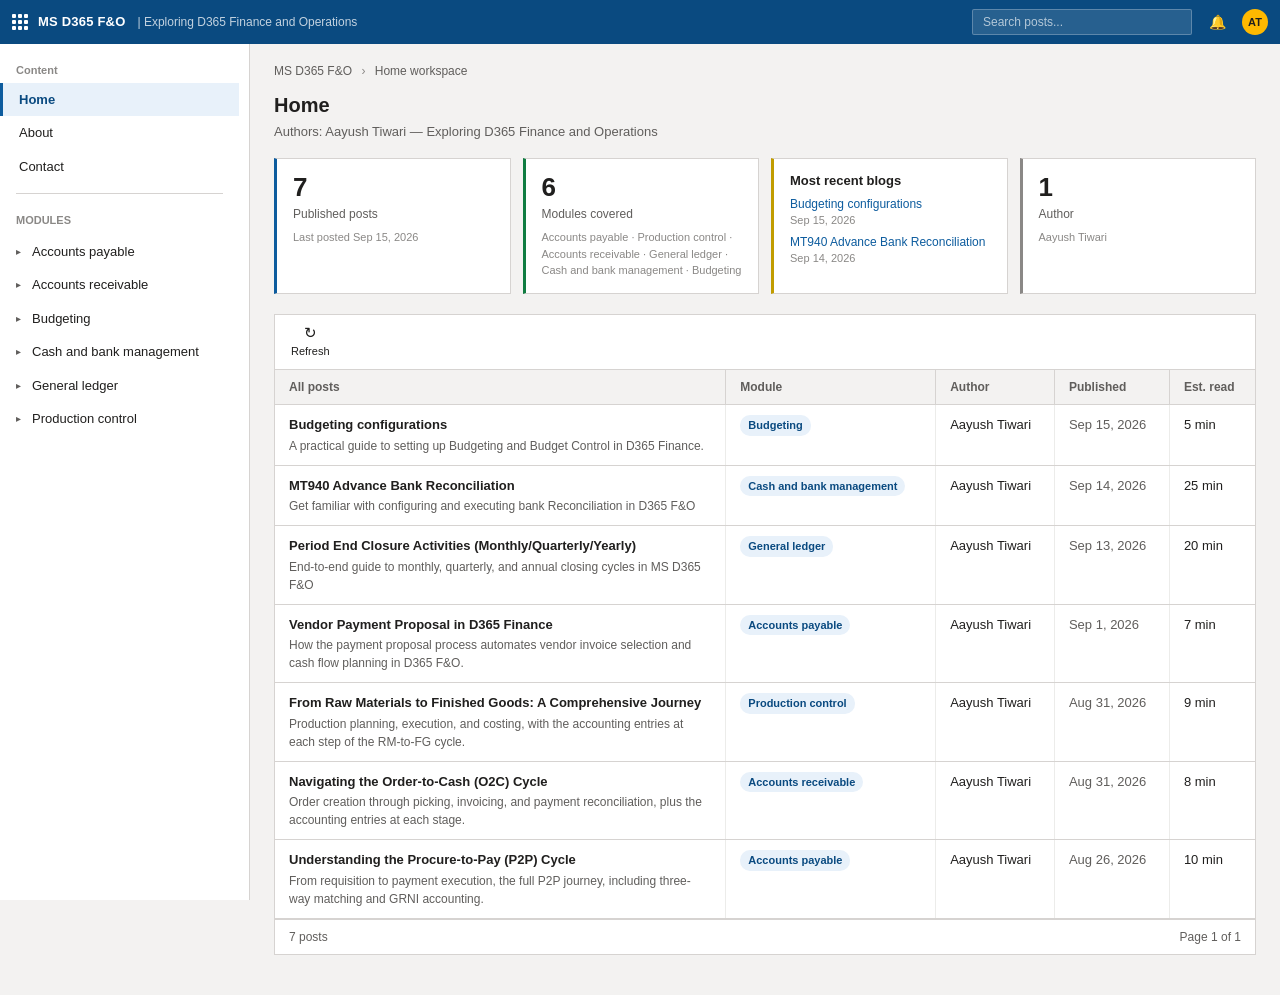
==== commit 5f4e36d1: "Update index.html" ====
--- a/index.html
+++ b/index.html
@@ -439,7 +439,20 @@
       dateSort: '2026-09-14',
       readTime: '25 min',
       author: 'Aayush Tiwari'
-    }
+    },
+     {
+      title: 'Budgeting configurations',
+      url: 'posts/budgeting-configurations.html',
+      module: 'Budgeting',
+      submodule: 'Configurations and setups',
+      series: 'Budget control',
+      author: 'Aayush Tiwari',
+      excerpt: 'A practical guide to setting up Budgeting and Budget Control in D365 Finance.',
+      date: 'Sep 15, 2026',
+      dateSort: '2026-09-15',
+      readTime: '5 min'
+    }
+
 
   ]
 
@@ -1547,4 +1560,4 @@
 </script>
 
 </body>
-</html>+</html>
--- a/style.css
+++ b/style.css
@@ -264,6 +264,10 @@
 .nav-toggle{display:none;}
 .nav-scrim{display:none;}
 
+/* Horizontal scroll container for wide post tables (added by script.js) */
+.table-scroll{overflow-x:auto;-webkit-overflow-scrolling:touch;margin:0 0 16px;}
+.table-scroll > table{margin-bottom:0;}
+
 /* Long URLs, MT940 tag strings and ASCII diagrams must not widen the page */
 .fasttab-body{overflow-wrap:break-word;}
 .fasttab-body td,.fasttab-body th{overflow-wrap:anywhere;}
@@ -300,8 +304,8 @@
   body.nav-open .nav-scrim{display:block;}
   body.nav-open{overflow:hidden;}
 
-  /* Wide post tables scroll on their own instead of stretching the page */
-  .fasttab-body table{display:block;max-width:100%;overflow-x:auto;-webkit-overflow-scrolling:touch;}
+  /* Wide post tables scroll inside their wrapper instead of stretching the page */
+  .table-scroll table{width:auto;min-width:100%;}
   .fasttab-body ol{padding-left:20px;}
 
   .tile-row{grid-template-columns:repeat(2,1fr);}
@@ -310,6 +314,7 @@
 }
 @media (max-width: 600px){
   .tile-row{grid-template-columns:1fr 1fr;}
+  .grid-footer{flex-direction:column;align-items:flex-start;gap:6px;}
   .app-bar .site-sub{display:none;}
   .app-bar .icon-btn{display:none;}
   .post-title{font-size:19px;}
@@ -382,6 +387,9 @@
 /* ============================================================
    Print — Appendix D checklists and reconciliation evidence
    ============================================================ */
+@media (max-width: 480px){
+  .tile-row{grid-template-columns:1fr;}
+}
 @media print{
   .app-bar,.nav-pane,.nav-toggle,.nav-scrim,.command-bar,.breadcrumb,.grid-footer{display:none !important;}
   body{background:#fff;font-size:11pt;}
@@ -392,6 +400,7 @@
   .fasttab-header .chevron{display:none;}
   .fasttab-body{display:block !important;padding:0;}
   .fasttab-body img{max-width:100%;page-break-inside:avoid;}
+  .table-scroll{overflow:visible;}
   .fasttab-body table,.callout{page-break-inside:avoid;}
   .fasttab-body h2,.fasttab-body h3{page-break-after:avoid;}
   a{color:#000;text-decoration:none;}
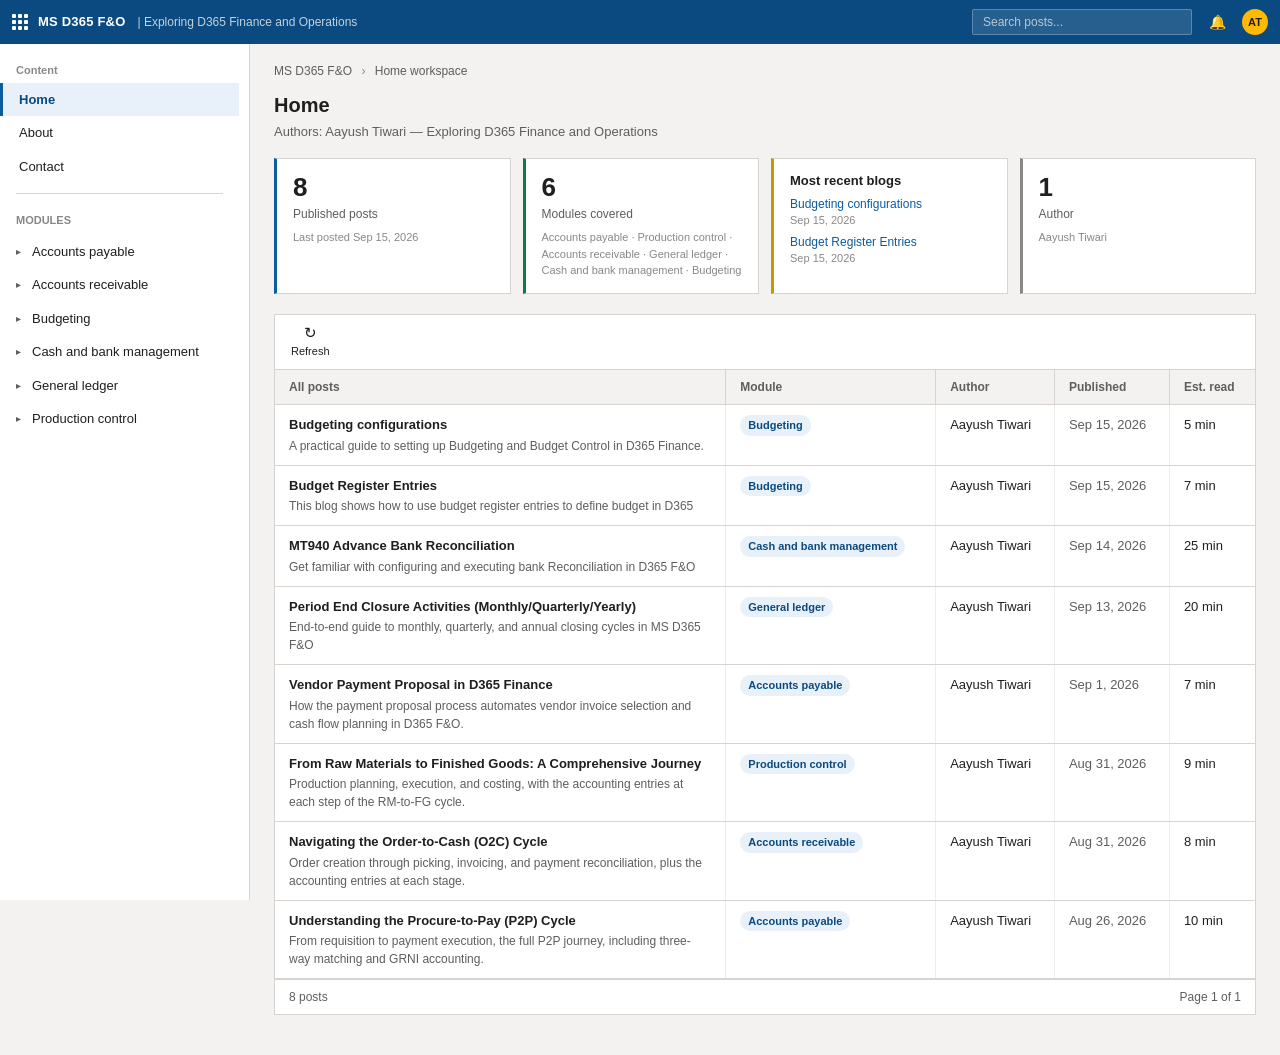
==== commit 753818c0: "Update index.html" ====
--- a/index.html
+++ b/index.html
@@ -451,8 +451,19 @@
       date: 'Sep 15, 2026',
       dateSort: '2026-09-15',
       readTime: '5 min'
-    }
-
+    },
+     {
+      title: 'Budget Register Entries',
+      url: 'posts/budget-register-entries.html',
+      module: 'Budgeting',
+      submodule: 'How to Blogs',
+      series: 'Budgeting',
+      author: 'Aayush Tiwari',
+      excerpt: 'This blog shows how to use budget register entries to define budget in D365',
+      date: 'Sep 15, 2026',
+      dateSort: '2026-09-15',
+      readTime: '7 min'
+    }
 
   ]
 
